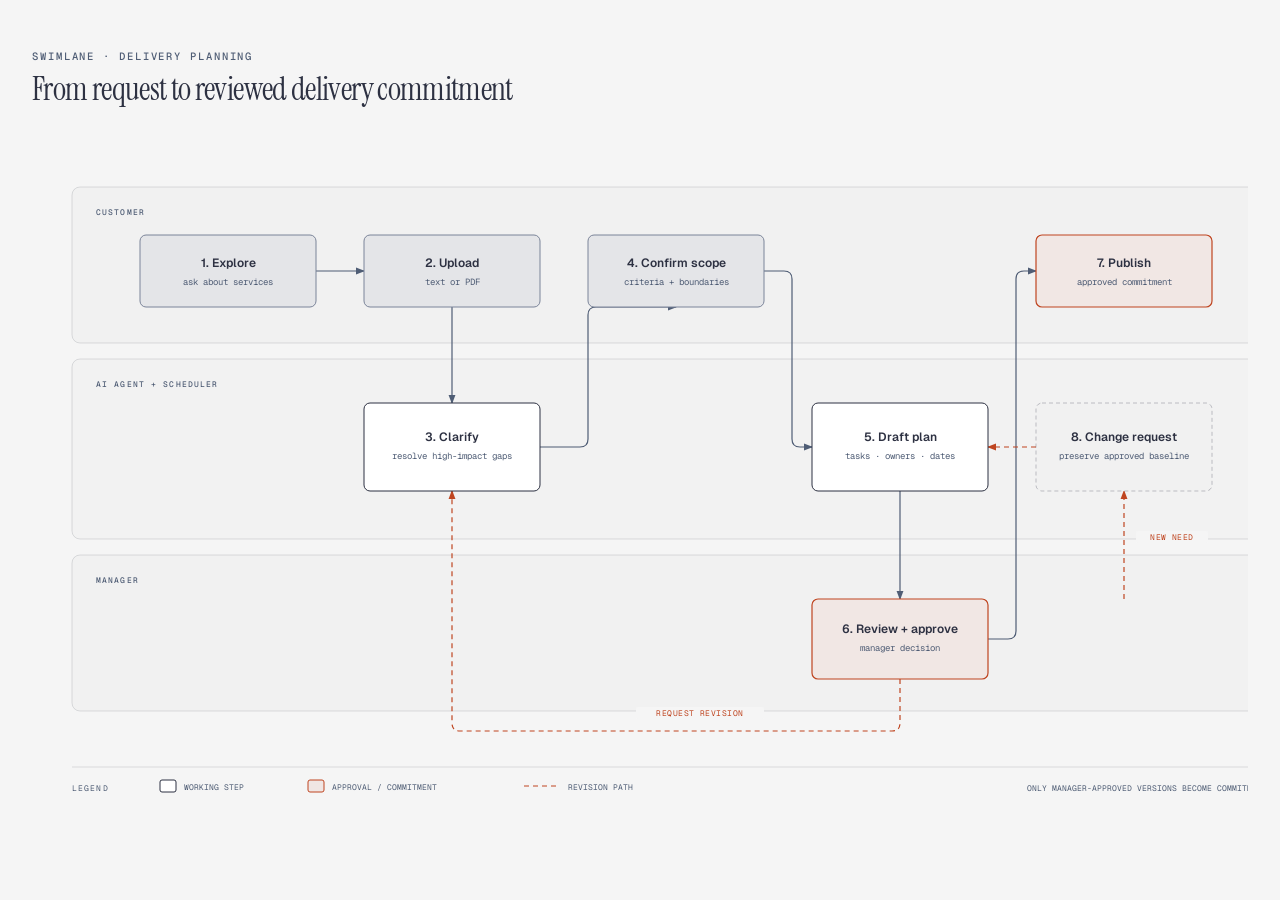
==== project-description/assets/delivery-workflow.html @ d3d96fe5 "thrid commit" ====
<!DOCTYPE html>
<html lang="en">
<head>
  <meta charset="UTF-8">
  <meta name="viewport" content="width=device-width, initial-scale=1.0">
  <title>CLARVIO delivery workflow</title>
  <link href="https://fonts.googleapis.com/css2?family=Instrument+Serif:ital@0;1&amp;family=Geist:wght@400;500;600&amp;family=Geist+Mono:wght@400;500;600&amp;display=swap" rel="stylesheet">
  <style>
    *,*::before,*::after{box-sizing:border-box;margin:0;padding:0}
    :root{--paper:#f5f5f5;--paper-2:#ececec;--ink:#2d3142;--muted:#4f5d75;--soft:#7b8499;--rule:rgba(45,49,66,.14);--accent:#bf4520;--accent-tint:rgba(191,69,32,.08);--sans:'Geist',system-ui,sans-serif;--serif:'Instrument Serif',serif;--mono:'Geist Mono',ui-monospace,monospace}
    body{background:var(--paper);color:var(--ink);font-family:var(--sans);min-height:100vh;padding:3rem 2rem;display:flex;align-items:center;justify-content:center}
    .frame{width:100%;max-width:1280px;min-width:0}.eyebrow{font:500 .66rem var(--mono);letter-spacing:.18em;text-transform:uppercase;color:var(--muted);margin-bottom:.5rem}h1{font:400 clamp(1.5rem,2.4vw + .75rem,2rem)/1.15 var(--serif);letter-spacing:-.02em;margin-bottom:1.5rem}.diagram-container{width:100%;overflow-x:auto}svg{width:100%;min-width:1280px;display:block}@media print{.diagram-container{overflow-x:visible}svg{min-width:0}}
  </style>
</head>
<body>
  <main class="frame">
    <p class="eyebrow">Swimlane · Delivery planning</p>
    <h1>From request to reviewed delivery commitment</h1>
    <div class="diagram-container">
      <svg viewBox="0 0 1280 720" xmlns="http://www.w3.org/2000/svg" role="img" aria-labelledby="delivery-workflow-title delivery-workflow-desc">
        <title id="delivery-workflow-title">CLARVIO delivery workflow</title>
        <desc id="delivery-workflow-desc">Customer, AI agent, scheduler, and manager move a request through clarification, planning, approval, publication, and controlled change.</desc>
        <defs>
          <marker id="arrow" markerWidth="8" markerHeight="6" refX="7" refY="3" orient="auto"><polygon points="0 0,8 3,0 6" fill="#4f5d75"/></marker>
          <marker id="arrow-accent" markerWidth="8" markerHeight="6" refX="7" refY="3" orient="auto"><polygon points="0 0,8 3,0 6" fill="#bf4520"/></marker>
          <marker id="arrow-link" markerWidth="8" markerHeight="6" refX="7" refY="3" orient="auto"><polygon points="0 0,8 3,0 6" fill="#2e5aa8"/></marker>
        </defs>
        <rect width="1280" height="720" fill="#f5f5f5"/>

        <!-- Lanes -->
        <rect x="40" y="56" width="1200" height="156" rx="8" fill="#ececec" fill-opacity=".45" stroke="rgba(45,49,66,.14)"/>
        <rect x="40" y="228" width="1200" height="180" rx="8" fill="#ececec" fill-opacity=".30" stroke="rgba(45,49,66,.14)"/>
        <rect x="40" y="424" width="1200" height="156" rx="8" fill="#ececec" fill-opacity=".45" stroke="rgba(45,49,66,.14)"/>
        <text x="64" y="84" fill="#4f5d75" font-family="'Geist Mono',monospace" font-size="8" font-weight="500" letter-spacing=".14em">CUSTOMER</text>
        <text x="64" y="256" fill="#4f5d75" font-family="'Geist Mono',monospace" font-size="8" font-weight="500" letter-spacing=".14em">AI AGENT + SCHEDULER</text>
        <text x="64" y="452" fill="#4f5d75" font-family="'Geist Mono',monospace" font-size="8" font-weight="500" letter-spacing=".14em">MANAGER</text>

        <!-- Connectors -->
        <g fill="none" stroke="#4f5d75" stroke-width="1.2" marker-end="url(#arrow)">
          <path d="M284 140 H332"/>
          <path d="M420 176 V272"/>
          <path d="M508 316 H548 Q556 316 556 308 V184 Q556 176 564 176 H644"/>
          <path d="M732 140 H752 Q760 140 760 148 V308 Q760 316 768 316 H780"/>
          <path d="M868 360 V468"/>
          <path d="M956 508 H976 Q984 508 984 500 V148 Q984 140 992 140 H1004"/>
        </g>
        <g fill="none" stroke="#bf4520" stroke-width="1.2" stroke-dasharray="5 4" marker-end="url(#arrow-accent)">
          <path d="M868 548 V592 Q868 600 860 600 H428 Q420 600 420 592 V360"/>
          <path d="M1092 468 V360"/>
          <path d="M1004 316 H956"/>
        </g>
        <rect x="604" y="576" width="128" height="12" rx="2" fill="#f5f5f5"/>
        <text x="668" y="585" text-anchor="middle" fill="#bf4520" font-family="'Geist Mono',monospace" font-size="8" letter-spacing=".06em">REQUEST REVISION</text>
        <rect x="1104" y="400" width="72" height="12" rx="2" fill="#f5f5f5"/>
        <text x="1140" y="409" text-anchor="middle" fill="#bf4520" font-family="'Geist Mono',monospace" font-size="8" letter-spacing=".06em">NEW NEED</text>

        <!-- Nodes -->
        <g font-family="'Geist',sans-serif" fill="#2d3142" text-anchor="middle">
          <g><rect x="108" y="104" width="176" height="72" rx="6" fill="#f5f5f5"/><rect x="108" y="104" width="176" height="72" rx="6" fill="rgba(79,93,117,.10)" stroke="#7b8499"/><text x="196" y="136" font-size="12" font-weight="600">1. Explore</text><text x="196" y="154" fill="#4f5d75" font-family="'Geist Mono',monospace" font-size="9">ask about services</text></g>
          <g><rect x="332" y="104" width="176" height="72" rx="6" fill="#f5f5f5"/><rect x="332" y="104" width="176" height="72" rx="6" fill="rgba(79,93,117,.10)" stroke="#7b8499"/><text x="420" y="136" font-size="12" font-weight="600">2. Upload</text><text x="420" y="154" fill="#4f5d75" font-family="'Geist Mono',monospace" font-size="9">text or PDF</text></g>
          <g><rect x="332" y="272" width="176" height="88" rx="6" fill="#f5f5f5"/><rect x="332" y="272" width="176" height="88" rx="6" fill="#fff" stroke="#2d3142"/><text x="420" y="310" font-size="12" font-weight="600">3. Clarify</text><text x="420" y="328" fill="#4f5d75" font-family="'Geist Mono',monospace" font-size="9">resolve high-impact gaps</text></g>
          <g><rect x="556" y="104" width="176" height="72" rx="6" fill="#f5f5f5"/><rect x="556" y="104" width="176" height="72" rx="6" fill="rgba(79,93,117,.10)" stroke="#7b8499"/><text x="644" y="136" font-size="12" font-weight="600">4. Confirm scope</text><text x="644" y="154" fill="#4f5d75" font-family="'Geist Mono',monospace" font-size="9">criteria + boundaries</text></g>
          <g><rect x="780" y="272" width="176" height="88" rx="6" fill="#f5f5f5"/><rect x="780" y="272" width="176" height="88" rx="6" fill="#fff" stroke="#2d3142"/><text x="868" y="310" font-size="12" font-weight="600">5. Draft plan</text><text x="868" y="328" fill="#4f5d75" font-family="'Geist Mono',monospace" font-size="9">tasks · owners · dates</text></g>
          <g><rect x="780" y="468" width="176" height="80" rx="6" fill="#f5f5f5"/><rect x="780" y="468" width="176" height="80" rx="6" fill="rgba(191,69,32,.08)" stroke="#bf4520" stroke-width="1.2"/><text x="868" y="502" font-size="12" font-weight="600">6. Review + approve</text><text x="868" y="520" fill="#4f5d75" font-family="'Geist Mono',monospace" font-size="9">manager decision</text></g>
          <g><rect x="1004" y="104" width="176" height="72" rx="6" fill="#f5f5f5"/><rect x="1004" y="104" width="176" height="72" rx="6" fill="rgba(191,69,32,.08)" stroke="#bf4520" stroke-width="1.2"/><text x="1092" y="136" font-size="12" font-weight="600">7. Publish</text><text x="1092" y="154" fill="#4f5d75" font-family="'Geist Mono',monospace" font-size="9">approved commitment</text></g>
          <g><rect x="1004" y="272" width="176" height="88" rx="6" fill="#f5f5f5"/><rect x="1004" y="272" width="176" height="88" rx="6" fill="rgba(45,49,66,.02)" stroke="rgba(45,49,66,.28)" stroke-dasharray="4 3"/><text x="1092" y="310" font-size="12" font-weight="600">8. Change request</text><text x="1092" y="328" fill="#4f5d75" font-family="'Geist Mono',monospace" font-size="9">preserve approved baseline</text></g>
        </g>

        <!-- Legend -->
        <line x1="40" y1="636" x2="1240" y2="636" stroke="rgba(45,49,66,.14)"/>
        <text x="40" y="660" fill="#4f5d75" font-family="'Geist Mono',monospace" font-size="8" letter-spacing=".14em">LEGEND</text>
        <rect x="128" y="649" width="16" height="12" rx="2" fill="#fff" stroke="#2d3142"/><text x="152" y="659" fill="#4f5d75" font-family="'Geist Mono',monospace" font-size="8">WORKING STEP</text>
        <rect x="276" y="649" width="16" height="12" rx="2" fill="rgba(191,69,32,.08)" stroke="#bf4520"/><text x="300" y="659" fill="#4f5d75" font-family="'Geist Mono',monospace" font-size="8">APPROVAL / COMMITMENT</text>
        <line x1="492" y1="655" x2="524" y2="655" stroke="#bf4520" stroke-dasharray="5 4"/><text x="536" y="659" fill="#4f5d75" font-family="'Geist Mono',monospace" font-size="8">REVISION PATH</text>
        <text x="1240" y="660" text-anchor="end" fill="#4f5d75" font-family="'Geist Mono',monospace" font-size="8">ONLY MANAGER-APPROVED VERSIONS BECOME COMMITMENTS</text>
      </svg>
    </div>
  </main>
</body>
</html>
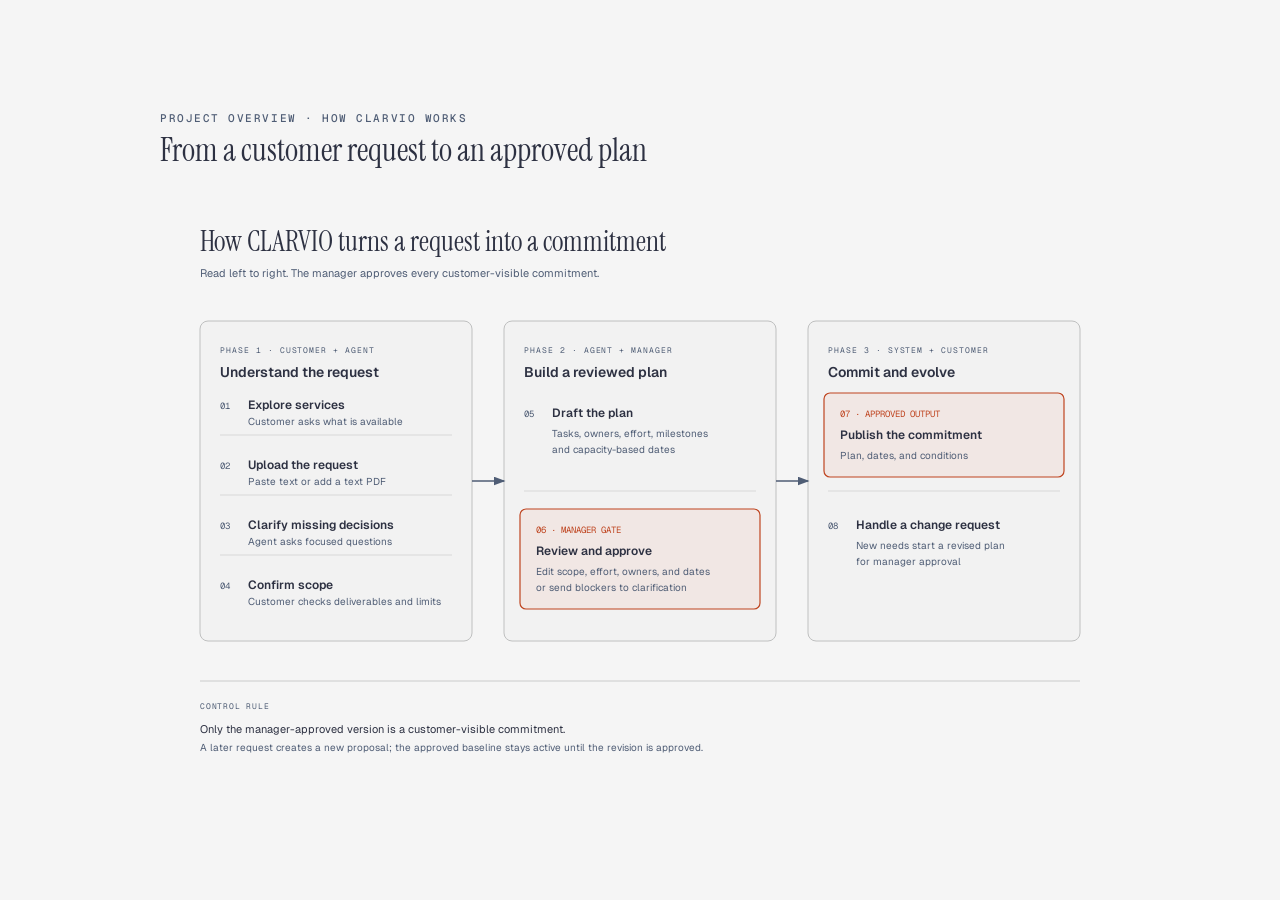
==== commit d382f1b6: "fourth commit" ====
--- a/project-description/assets/delivery-workflow.html
+++ b/project-description/assets/delivery-workflow.html
@@ -6,73 +6,100 @@
   <title>CLARVIO delivery workflow</title>
   <link href="https://fonts.googleapis.com/css2?family=Instrument+Serif:ital@0;1&amp;family=Geist:wght@400;500;600&amp;family=Geist+Mono:wght@400;500;600&amp;display=swap" rel="stylesheet">
   <style>
-    *,*::before,*::after{box-sizing:border-box;margin:0;padding:0}
-    :root{--paper:#f5f5f5;--paper-2:#ececec;--ink:#2d3142;--muted:#4f5d75;--soft:#7b8499;--rule:rgba(45,49,66,.14);--accent:#bf4520;--accent-tint:rgba(191,69,32,.08);--sans:'Geist',system-ui,sans-serif;--serif:'Instrument Serif',serif;--mono:'Geist Mono',ui-monospace,monospace}
-    body{background:var(--paper);color:var(--ink);font-family:var(--sans);min-height:100vh;padding:3rem 2rem;display:flex;align-items:center;justify-content:center}
-    .frame{width:100%;max-width:1280px;min-width:0}.eyebrow{font:500 .66rem var(--mono);letter-spacing:.18em;text-transform:uppercase;color:var(--muted);margin-bottom:.5rem}h1{font:400 clamp(1.5rem,2.4vw + .75rem,2rem)/1.15 var(--serif);letter-spacing:-.02em;margin-bottom:1.5rem}.diagram-container{width:100%;overflow-x:auto}svg{width:100%;min-width:1280px;display:block}@media print{.diagram-container{overflow-x:visible}svg{min-width:0}}
+    *,*::before,*::after{box-sizing:border-box}
+    body{margin:0;min-height:100vh;display:grid;place-items:center;padding:32px;background:#f5f5f5;color:#2d3142;font-family:'Geist',system-ui,sans-serif}
+    main{width:100%;max-width:960px;min-width:0}
+    .eyebrow{margin:0 0 8px;color:#4f5d75;font:500 11px 'Geist Mono',monospace;letter-spacing:.14em;text-transform:uppercase}
+    h1{margin:0 0 20px;font:400 32px/1.1 'Instrument Serif',serif}
+    .diagram-container{width:100%;overflow-x:auto}
+    svg{display:block;width:100%;min-width:960px}
+    @media print{.diagram-container{overflow-x:visible}svg{min-width:0}}
   </style>
 </head>
 <body>
-  <main class="frame">
-    <p class="eyebrow">Swimlane · Delivery planning</p>
-    <h1>From request to reviewed delivery commitment</h1>
+  <main>
+    <p class="eyebrow">Project overview · How CLARVIO works</p>
+    <h1>From a customer request to an approved plan</h1>
     <div class="diagram-container">
-      <svg viewBox="0 0 1280 720" xmlns="http://www.w3.org/2000/svg" role="img" aria-labelledby="delivery-workflow-title delivery-workflow-desc">
+      <svg viewBox="0 0 960 600" xmlns="http://www.w3.org/2000/svg" role="img" aria-labelledby="delivery-workflow-title delivery-workflow-desc">
         <title id="delivery-workflow-title">CLARVIO delivery workflow</title>
-        <desc id="delivery-workflow-desc">Customer, AI agent, scheduler, and manager move a request through clarification, planning, approval, publication, and controlled change.</desc>
+        <desc id="delivery-workflow-desc">Eight actions in three phases take a customer request through clarification, manager-approved planning, publication, and controlled changes.</desc>
         <defs>
           <marker id="arrow" markerWidth="8" markerHeight="6" refX="7" refY="3" orient="auto"><polygon points="0 0,8 3,0 6" fill="#4f5d75"/></marker>
           <marker id="arrow-accent" markerWidth="8" markerHeight="6" refX="7" refY="3" orient="auto"><polygon points="0 0,8 3,0 6" fill="#bf4520"/></marker>
           <marker id="arrow-link" markerWidth="8" markerHeight="6" refX="7" refY="3" orient="auto"><polygon points="0 0,8 3,0 6" fill="#2e5aa8"/></marker>
         </defs>
-        <rect width="1280" height="720" fill="#f5f5f5"/>
+        <rect width="960" height="600" fill="#f5f5f5"/>
+        <text x="40" y="62" fill="#2d3142" font-family="'Instrument Serif',serif" font-size="28">How CLARVIO turns a request into a commitment</text>
+        <text x="40" y="88" fill="#4f5d75" font-family="'Geist',sans-serif" font-size="11">Read left to right. The manager approves every customer-visible commitment.</text>
 
-        <!-- Lanes -->
-        <rect x="40" y="56" width="1200" height="156" rx="8" fill="#ececec" fill-opacity=".45" stroke="rgba(45,49,66,.14)"/>
-        <rect x="40" y="228" width="1200" height="180" rx="8" fill="#ececec" fill-opacity=".30" stroke="rgba(45,49,66,.14)"/>
-        <rect x="40" y="424" width="1200" height="156" rx="8" fill="#ececec" fill-opacity=".45" stroke="rgba(45,49,66,.14)"/>
-        <text x="64" y="84" fill="#4f5d75" font-family="'Geist Mono',monospace" font-size="8" font-weight="500" letter-spacing=".14em">CUSTOMER</text>
-        <text x="64" y="256" fill="#4f5d75" font-family="'Geist Mono',monospace" font-size="8" font-weight="500" letter-spacing=".14em">AI AGENT + SCHEDULER</text>
-        <text x="64" y="452" fill="#4f5d75" font-family="'Geist Mono',monospace" font-size="8" font-weight="500" letter-spacing=".14em">MANAGER</text>
+        <!-- Three phases, then their connectors. -->
+        <rect x="40" y="132" width="272" height="320" rx="8" fill="#ececec" fill-opacity=".42" stroke="#bfc0c0"/>
+        <rect x="344" y="132" width="272" height="320" rx="8" fill="#ececec" fill-opacity=".42" stroke="#bfc0c0"/>
+        <rect x="648" y="132" width="272" height="320" rx="8" fill="#ececec" fill-opacity=".42" stroke="#bfc0c0"/>
+        <line x1="312" y1="292" x2="344" y2="292" stroke="#4f5d75" stroke-width="1.5" marker-end="url(#arrow)"/>
+        <line x1="616" y1="292" x2="648" y2="292" stroke="#4f5d75" stroke-width="1.5" marker-end="url(#arrow)"/>
 
-        <!-- Connectors -->
-        <g fill="none" stroke="#4f5d75" stroke-width="1.2" marker-end="url(#arrow)">
-          <path d="M284 140 H332"/>
-          <path d="M420 176 V272"/>
-          <path d="M508 316 H548 Q556 316 556 308 V184 Q556 176 564 176 H644"/>
-          <path d="M732 140 H752 Q760 140 760 148 V308 Q760 316 768 316 H780"/>
-          <path d="M868 360 V468"/>
-          <path d="M956 508 H976 Q984 508 984 500 V148 Q984 140 992 140 H1004"/>
-        </g>
-        <g fill="none" stroke="#bf4520" stroke-width="1.2" stroke-dasharray="5 4" marker-end="url(#arrow-accent)">
-          <path d="M868 548 V592 Q868 600 860 600 H428 Q420 600 420 592 V360"/>
-          <path d="M1092 468 V360"/>
-          <path d="M1004 316 H956"/>
-        </g>
-        <rect x="604" y="576" width="128" height="12" rx="2" fill="#f5f5f5"/>
-        <text x="668" y="585" text-anchor="middle" fill="#bf4520" font-family="'Geist Mono',monospace" font-size="8" letter-spacing=".06em">REQUEST REVISION</text>
-        <rect x="1104" y="400" width="72" height="12" rx="2" fill="#f5f5f5"/>
-        <text x="1140" y="409" text-anchor="middle" fill="#bf4520" font-family="'Geist Mono',monospace" font-size="8" letter-spacing=".06em">NEW NEED</text>
+        <!-- Phase headings -->
+        <text x="60" y="164" fill="#4f5d75" font-family="'Geist Mono',monospace" font-size="8" letter-spacing=".12em">PHASE 1 · CUSTOMER + AGENT</text>
+        <text x="60" y="188" fill="#2d3142" font-family="'Geist',sans-serif" font-size="14" font-weight="600">Understand the request</text>
+        <text x="364" y="164" fill="#4f5d75" font-family="'Geist Mono',monospace" font-size="8" letter-spacing=".12em">PHASE 2 · AGENT + MANAGER</text>
+        <text x="364" y="188" fill="#2d3142" font-family="'Geist',sans-serif" font-size="14" font-weight="600">Build a reviewed plan</text>
+        <text x="668" y="164" fill="#4f5d75" font-family="'Geist Mono',monospace" font-size="8" letter-spacing=".12em">PHASE 3 · SYSTEM + CUSTOMER</text>
+        <text x="668" y="188" fill="#2d3142" font-family="'Geist',sans-serif" font-size="14" font-weight="600">Commit and evolve</text>
 
-        <!-- Nodes -->
-        <g font-family="'Geist',sans-serif" fill="#2d3142" text-anchor="middle">
-          <g><rect x="108" y="104" width="176" height="72" rx="6" fill="#f5f5f5"/><rect x="108" y="104" width="176" height="72" rx="6" fill="rgba(79,93,117,.10)" stroke="#7b8499"/><text x="196" y="136" font-size="12" font-weight="600">1. Explore</text><text x="196" y="154" fill="#4f5d75" font-family="'Geist Mono',monospace" font-size="9">ask about services</text></g>
-          <g><rect x="332" y="104" width="176" height="72" rx="6" fill="#f5f5f5"/><rect x="332" y="104" width="176" height="72" rx="6" fill="rgba(79,93,117,.10)" stroke="#7b8499"/><text x="420" y="136" font-size="12" font-weight="600">2. Upload</text><text x="420" y="154" fill="#4f5d75" font-family="'Geist Mono',monospace" font-size="9">text or PDF</text></g>
-          <g><rect x="332" y="272" width="176" height="88" rx="6" fill="#f5f5f5"/><rect x="332" y="272" width="176" height="88" rx="6" fill="#fff" stroke="#2d3142"/><text x="420" y="310" font-size="12" font-weight="600">3. Clarify</text><text x="420" y="328" fill="#4f5d75" font-family="'Geist Mono',monospace" font-size="9">resolve high-impact gaps</text></g>
-          <g><rect x="556" y="104" width="176" height="72" rx="6" fill="#f5f5f5"/><rect x="556" y="104" width="176" height="72" rx="6" fill="rgba(79,93,117,.10)" stroke="#7b8499"/><text x="644" y="136" font-size="12" font-weight="600">4. Confirm scope</text><text x="644" y="154" fill="#4f5d75" font-family="'Geist Mono',monospace" font-size="9">criteria + boundaries</text></g>
-          <g><rect x="780" y="272" width="176" height="88" rx="6" fill="#f5f5f5"/><rect x="780" y="272" width="176" height="88" rx="6" fill="#fff" stroke="#2d3142"/><text x="868" y="310" font-size="12" font-weight="600">5. Draft plan</text><text x="868" y="328" fill="#4f5d75" font-family="'Geist Mono',monospace" font-size="9">tasks · owners · dates</text></g>
-          <g><rect x="780" y="468" width="176" height="80" rx="6" fill="#f5f5f5"/><rect x="780" y="468" width="176" height="80" rx="6" fill="rgba(191,69,32,.08)" stroke="#bf4520" stroke-width="1.2"/><text x="868" y="502" font-size="12" font-weight="600">6. Review + approve</text><text x="868" y="520" fill="#4f5d75" font-family="'Geist Mono',monospace" font-size="9">manager decision</text></g>
-          <g><rect x="1004" y="104" width="176" height="72" rx="6" fill="#f5f5f5"/><rect x="1004" y="104" width="176" height="72" rx="6" fill="rgba(191,69,32,.08)" stroke="#bf4520" stroke-width="1.2"/><text x="1092" y="136" font-size="12" font-weight="600">7. Publish</text><text x="1092" y="154" fill="#4f5d75" font-family="'Geist Mono',monospace" font-size="9">approved commitment</text></g>
-          <g><rect x="1004" y="272" width="176" height="88" rx="6" fill="#f5f5f5"/><rect x="1004" y="272" width="176" height="88" rx="6" fill="rgba(45,49,66,.02)" stroke="rgba(45,49,66,.28)" stroke-dasharray="4 3"/><text x="1092" y="310" font-size="12" font-weight="600">8. Change request</text><text x="1092" y="328" fill="#4f5d75" font-family="'Geist Mono',monospace" font-size="9">preserve approved baseline</text></g>
+        <!-- Step separators -->
+        <g stroke="#bfc0c0" stroke-opacity=".65" stroke-width=".8">
+          <line x1="60" y1="246" x2="292" y2="246"/><line x1="60" y1="306" x2="292" y2="306"/>
+          <line x1="60" y1="366" x2="292" y2="366"/><line x1="364" y1="302" x2="596" y2="302"/>
+          <line x1="668" y1="302" x2="900" y2="302"/>
         </g>
 
-        <!-- Legend -->
-        <line x1="40" y1="636" x2="1240" y2="636" stroke="rgba(45,49,66,.14)"/>
-        <text x="40" y="660" fill="#4f5d75" font-family="'Geist Mono',monospace" font-size="8" letter-spacing=".14em">LEGEND</text>
-        <rect x="128" y="649" width="16" height="12" rx="2" fill="#fff" stroke="#2d3142"/><text x="152" y="659" fill="#4f5d75" font-family="'Geist Mono',monospace" font-size="8">WORKING STEP</text>
-        <rect x="276" y="649" width="16" height="12" rx="2" fill="rgba(191,69,32,.08)" stroke="#bf4520"/><text x="300" y="659" fill="#4f5d75" font-family="'Geist Mono',monospace" font-size="8">APPROVAL / COMMITMENT</text>
-        <line x1="492" y1="655" x2="524" y2="655" stroke="#bf4520" stroke-dasharray="5 4"/><text x="536" y="659" fill="#4f5d75" font-family="'Geist Mono',monospace" font-size="8">REVISION PATH</text>
-        <text x="1240" y="660" text-anchor="end" fill="#4f5d75" font-family="'Geist Mono',monospace" font-size="8">ONLY MANAGER-APPROVED VERSIONS BECOME COMMITMENTS</text>
+        <!-- Phase 1: four ordered customer/agent actions -->
+        <g fill="#2d3142" font-family="'Geist',sans-serif">
+          <text x="60" y="220" fill="#4f5d75" font-family="'Geist Mono',monospace" font-size="9">01</text>
+          <text x="88" y="220" font-size="12" font-weight="600">Explore services</text>
+          <text x="88" y="236" fill="#4f5d75" font-size="10">Customer asks what is available</text>
+          <text x="60" y="280" fill="#4f5d75" font-family="'Geist Mono',monospace" font-size="9">02</text>
+          <text x="88" y="280" font-size="12" font-weight="600">Upload the request</text>
+          <text x="88" y="296" fill="#4f5d75" font-size="10">Paste text or add a text PDF</text>
+          <text x="60" y="340" fill="#4f5d75" font-family="'Geist Mono',monospace" font-size="9">03</text>
+          <text x="88" y="340" font-size="12" font-weight="600">Clarify missing decisions</text>
+          <text x="88" y="356" fill="#4f5d75" font-size="10">Agent asks focused questions</text>
+          <text x="60" y="400" fill="#4f5d75" font-family="'Geist Mono',monospace" font-size="9">04</text>
+          <text x="88" y="400" font-size="12" font-weight="600">Confirm scope</text>
+          <text x="88" y="416" fill="#4f5d75" font-size="10">Customer checks deliverables and limits</text>
+        </g>
+
+        <!-- Phase 2: proposal and human decision -->
+        <g fill="#2d3142" font-family="'Geist',sans-serif">
+          <text x="364" y="228" fill="#4f5d75" font-family="'Geist Mono',monospace" font-size="9">05</text>
+          <text x="392" y="228" font-size="12" font-weight="600">Draft the plan</text>
+          <text x="392" y="248" fill="#4f5d75" font-size="10">Tasks, owners, effort, milestones</text>
+          <text x="392" y="264" fill="#4f5d75" font-size="10">and capacity-based dates</text>
+        </g>
+        <rect x="360" y="320" width="240" height="100" rx="6" fill="#f5f5f5"/>
+        <rect x="360" y="320" width="240" height="100" rx="6" fill="rgba(191,69,32,.08)" stroke="#bf4520" stroke-width="1.2"/>
+        <text x="376" y="344" fill="#bf4520" font-family="'Geist Mono',monospace" font-size="9">06 · MANAGER GATE</text>
+        <text x="376" y="366" fill="#2d3142" font-family="'Geist',sans-serif" font-size="12" font-weight="600">Review and approve</text>
+        <text x="376" y="386" fill="#4f5d75" font-family="'Geist',sans-serif" font-size="10">Edit scope, effort, owners, and dates</text>
+        <text x="376" y="402" fill="#4f5d75" font-family="'Geist',sans-serif" font-size="10">or send blockers to clarification</text>
+
+        <!-- Phase 3: published output and later change -->
+        <rect x="664" y="204" width="240" height="84" rx="6" fill="#f5f5f5"/>
+        <rect x="664" y="204" width="240" height="84" rx="6" fill="rgba(191,69,32,.08)" stroke="#bf4520" stroke-width="1.2"/>
+        <text x="680" y="228" fill="#bf4520" font-family="'Geist Mono',monospace" font-size="9">07 · APPROVED OUTPUT</text>
+        <text x="680" y="250" fill="#2d3142" font-family="'Geist',sans-serif" font-size="12" font-weight="600">Publish the commitment</text>
+        <text x="680" y="270" fill="#4f5d75" font-family="'Geist',sans-serif" font-size="10">Plan, dates, and conditions</text>
+        <text x="668" y="340" fill="#4f5d75" font-family="'Geist Mono',monospace" font-size="9">08</text>
+        <text x="696" y="340" fill="#2d3142" font-family="'Geist',sans-serif" font-size="12" font-weight="600">Handle a change request</text>
+        <text x="696" y="360" fill="#4f5d75" font-family="'Geist',sans-serif" font-size="10">New needs start a revised plan</text>
+        <text x="696" y="376" fill="#4f5d75" font-family="'Geist',sans-serif" font-size="10">for manager approval</text>
+
+        <line x1="40" y1="492" x2="920" y2="492" stroke="#bfc0c0" stroke-width=".8"/>
+        <text x="40" y="520" fill="#4f5d75" font-family="'Geist Mono',monospace" font-size="8" letter-spacing=".1em">CONTROL RULE</text>
+        <text x="40" y="544" fill="#2d3142" font-family="'Geist',sans-serif" font-size="11">Only the manager-approved version is a customer-visible commitment.</text>
+        <text x="40" y="562" fill="#4f5d75" font-family="'Geist',sans-serif" font-size="10">A later request creates a new proposal; the approved baseline stays active until the revision is approved.</text>
       </svg>
     </div>
   </main>
